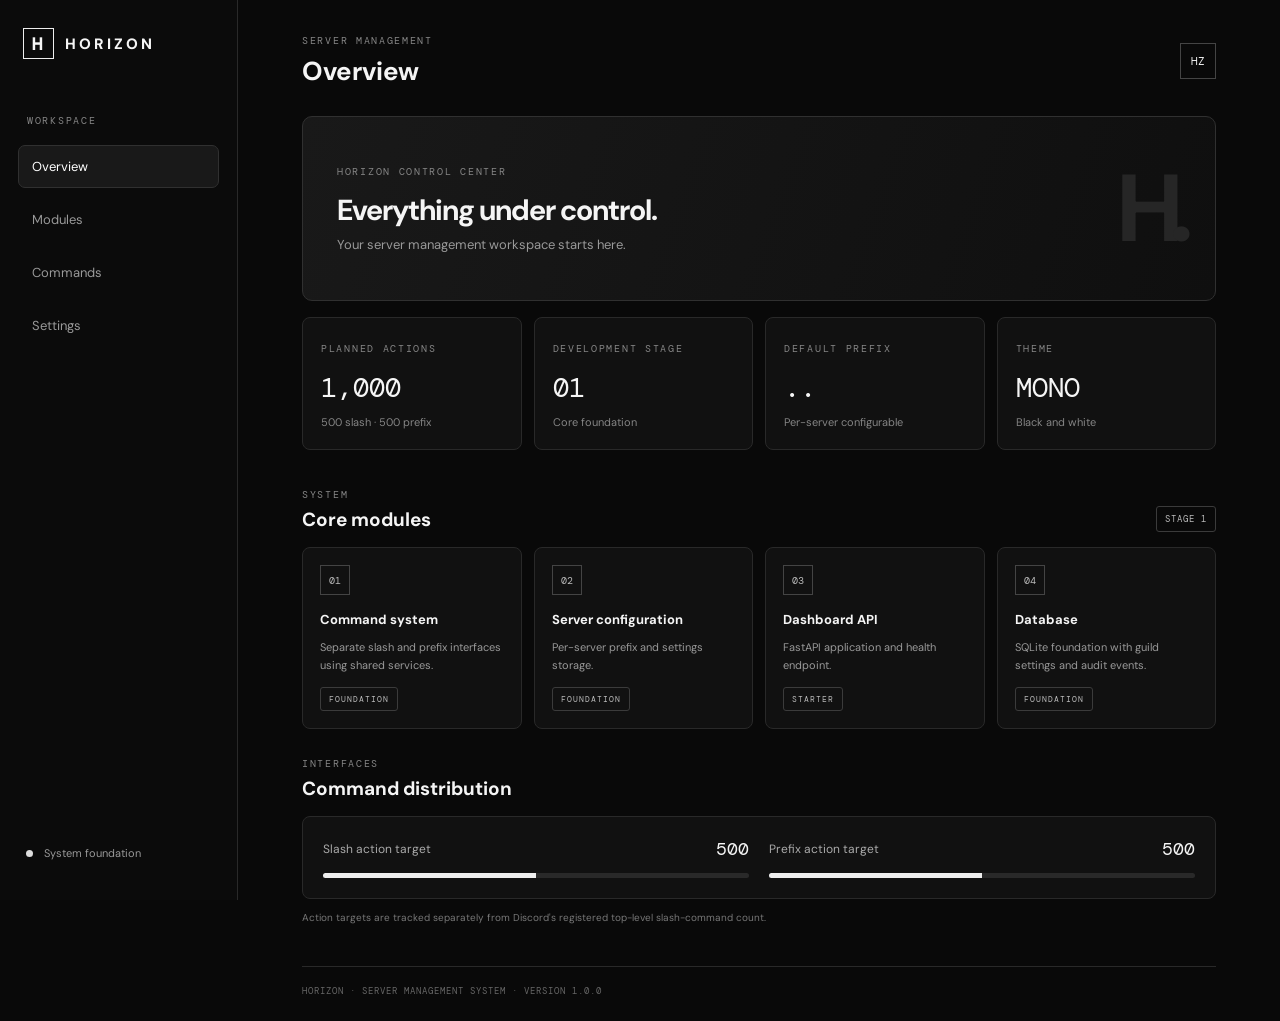
==== horizon/templates/index.html @ 2122e415 "Rename template/index.html to horizon/templates/index.html" ====
<!doctype html>
<html lang="en"><head><meta charset="utf-8"><meta name="viewport" content="width=device-width, initial-scale=1"><title>HORIZON — Server Dashboard</title><link rel="stylesheet" href="/static/style.css"></head>
<body>
<aside class="sidebar"><div class="brand"><span class="brand-mark">H</span><span>HORIZON</span></div><div class="side-label">WORKSPACE</div><a class="nav active" href="/">Overview</a><a class="nav" href="#modules">Modules</a><a class="nav" href="#commands">Commands</a><a class="nav" href="#settings">Settings</a><div class="side-bottom"><i></i> System foundation</div></aside>
<main class="main"><header class="topbar"><div><div class="eyebrow">SERVER MANAGEMENT</div><h1>Overview</h1></div><div class="avatar">HZ</div></header>
<section class="welcome"><div><div class="eyebrow">HORIZON CONTROL CENTER</div><h2>Everything under control.</h2><p>Your server management workspace starts here.</p></div><div class="hero-mark">H.</div></section>
<section class="stats"><article class="stat"><label>PLANNED ACTIONS</label><strong>1,000</strong><small>500 slash · 500 prefix</small></article><article class="stat"><label>DEVELOPMENT STAGE</label><strong>01</strong><small>Core foundation</small></article><article class="stat"><label>DEFAULT PREFIX</label><strong>..</strong><small>Per-server configurable</small></article><article class="stat"><label>THEME</label><strong>MONO</strong><small>Black and white</small></article></section>
<section class="section" id="modules"><div class="section-head"><div><div class="eyebrow">SYSTEM</div><h3>Core modules</h3></div><span class="tag">STAGE 1</span></div><div class="modules"><article class="module"><div class="module-icon">01</div><h4>Command system</h4><p>Separate slash and prefix interfaces using shared services.</p><span class="state">FOUNDATION</span></article><article class="module"><div class="module-icon">02</div><h4>Server configuration</h4><p>Per-server prefix and settings storage.</p><span class="state">FOUNDATION</span></article><article class="module"><div class="module-icon">03</div><h4>Dashboard API</h4><p>FastAPI application and health endpoint.</p><span class="state">STARTER</span></article><article class="module"><div class="module-icon">04</div><h4>Database</h4><p>SQLite foundation with guild settings and audit events.</p><span class="state">FOUNDATION</span></article></div></section>
<section class="section" id="commands"><div class="section-head"><div><div class="eyebrow">INTERFACES</div><h3>Command distribution</h3></div></div><div class="distribution"><div><span>Slash action target</span><b>500</b><div class="bar"><i></i></div></div><div><span>Prefix action target</span><b>500</b><div class="bar"><i></i></div></div></div><p class="note">Action targets are tracked separately from Discord's registered top-level slash-command count.</p></section><footer>HORIZON · SERVER MANAGEMENT SYSTEM · VERSION 1.0.0</footer></main></body></html>
---- static/style.css ----
@import url('https://fonts.googleapis.com/css2?family=DM+Mono:wght@400;500&family=DM+Sans:wght@400;500;600;700;800&display=swap');
:root{--bg:#090909;--panel:#111;--line:#292929;--muted:#858585;--white:#f5f5f5}*{box-sizing:border-box}body{margin:0;background:var(--bg);color:var(--white);font-family:'DM Sans',sans-serif;display:flex;min-height:100vh}.sidebar{width:238px;border-right:1px solid var(--line);padding:28px 18px;display:flex;flex-direction:column;gap:10px;position:fixed;inset:0 auto 0 0;background:#0b0b0b}.brand{display:flex;align-items:center;gap:11px;font-weight:800;letter-spacing:3px;font-size:15px;margin:0 0 45px 5px}.brand-mark{width:31px;height:31px;border:1px solid #eee;display:grid;place-items:center;font-family:'DM Mono';font-size:17px}.side-label,.eyebrow,.stat label{font:10px 'DM Mono',monospace;letter-spacing:1.7px;color:var(--muted)}.side-label{margin:0 0 8px 9px}.nav{padding:12px 13px;color:#999;text-decoration:none;border:1px solid transparent;border-radius:7px;font-size:13px}.nav.active,.nav:hover{background:#191919;border-color:#303030;color:white}.side-bottom{margin-top:auto;color:#999;font-size:11px;padding:12px 8px}.side-bottom i{display:inline-block;width:7px;height:7px;border-radius:50%;background:#ddd;margin-right:8px}.main{margin-left:238px;width:calc(100% - 238px);padding:34px 5vw 24px;max-width:1600px}.topbar{display:flex;justify-content:space-between;align-items:center;margin-bottom:28px}h1{font-size:26px;margin:7px 0 0}.avatar{width:36px;height:36px;border:1px solid #444;display:grid;place-items:center;font:11px 'DM Mono'}.welcome{background:linear-gradient(110deg,#191919,#0f0f0f);border:1px solid #303030;border-radius:10px;padding:30px 34px;display:flex;justify-content:space-between;align-items:center;overflow:hidden}h2{font-size:29px;letter-spacing:-1px;margin:13px 0 7px}.welcome p{color:#999;font-size:13px;margin:0}.hero-mark{font-size:95px;font-weight:800;color:#262626;letter-spacing:-12px}.stats{display:grid;grid-template-columns:repeat(4,1fr);gap:12px;margin:16px 0 38px}.stat{background:var(--panel);border:1px solid var(--line);border-radius:8px;padding:18px}.stat strong{display:block;font:27px 'DM Mono';margin:13px 0 5px}.stat small{color:var(--muted);font-size:11px}.section{margin:28px 0}.section-head{display:flex;align-items:end;justify-content:space-between;margin-bottom:15px}h3{font-size:19px;margin:6px 0 0}.tag,.state{font:9px 'DM Mono';letter-spacing:1px;border:1px solid #3b3b3b;padding:6px 8px;color:#bbb;border-radius:3px}.modules{display:grid;grid-template-columns:repeat(4,1fr);gap:12px}.module{border:1px solid var(--line);background:var(--panel);border-radius:8px;padding:17px;min-height:170px}.module-icon{width:30px;height:30px;border:1px solid #444;display:grid;place-items:center;font:10px 'DM Mono';color:#bbb}h4{margin:16px 0 6px;font-size:13px}.module p{font-size:11px;line-height:1.6;color:#999;min-height:36px}.state{display:inline-block;font-size:8px}.distribution{display:grid;grid-template-columns:1fr 1fr;gap:20px;background:var(--panel);border:1px solid var(--line);padding:20px;border-radius:8px}.distribution span{font-size:12px;color:#aaa}.distribution b{float:right;font:18px 'DM Mono'}.bar{height:5px;background:#292929;margin-top:15px;border-radius:4px;overflow:hidden}.bar i{display:block;height:100%;width:50%;background:#eee}.note{color:#777;font-size:10px;margin-top:12px}footer{border-top:1px solid var(--line);padding-top:18px;margin-top:42px;color:#666;font:9px 'DM Mono';letter-spacing:1px}@media(max-width:1000px){.stats,.modules{grid-template-columns:repeat(2,1fr)}}@media(max-width:650px){.sidebar{width:64px;padding:20px 8px}.brand{margin:0 0 35px;justify-content:center}.brand span:last-child,.side-label,.nav:not(.active),.side-bottom{display:none}.nav.active{font-size:0;text-align:center}.nav.active:after{content:'H';font-size:13px}.main{margin-left:64px;width:calc(100% - 64px);padding:22px 16px}.welcome{padding:22px}.hero-mark{display:none}.stats,.modules,.distribution{grid-template-columns:1fr 1fr}.stat{padding:13px}.stat strong{font-size:21px}}
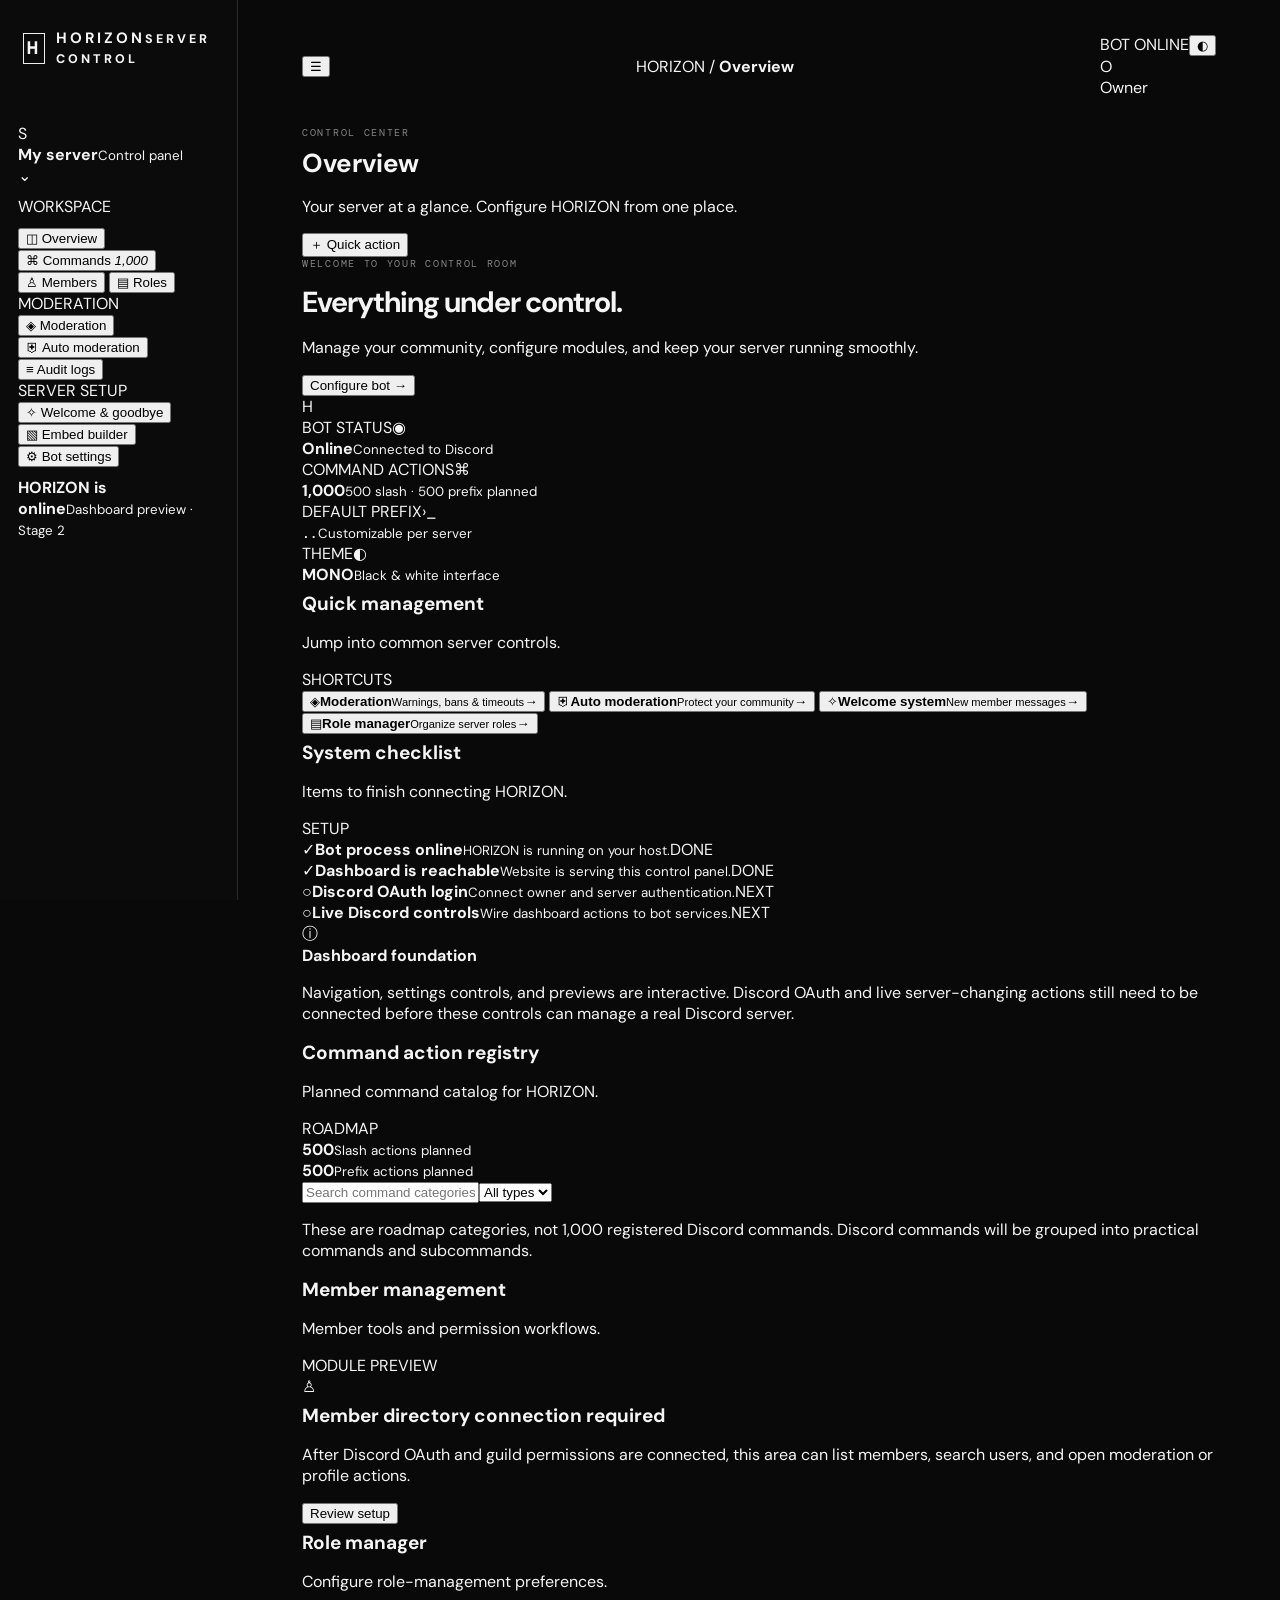
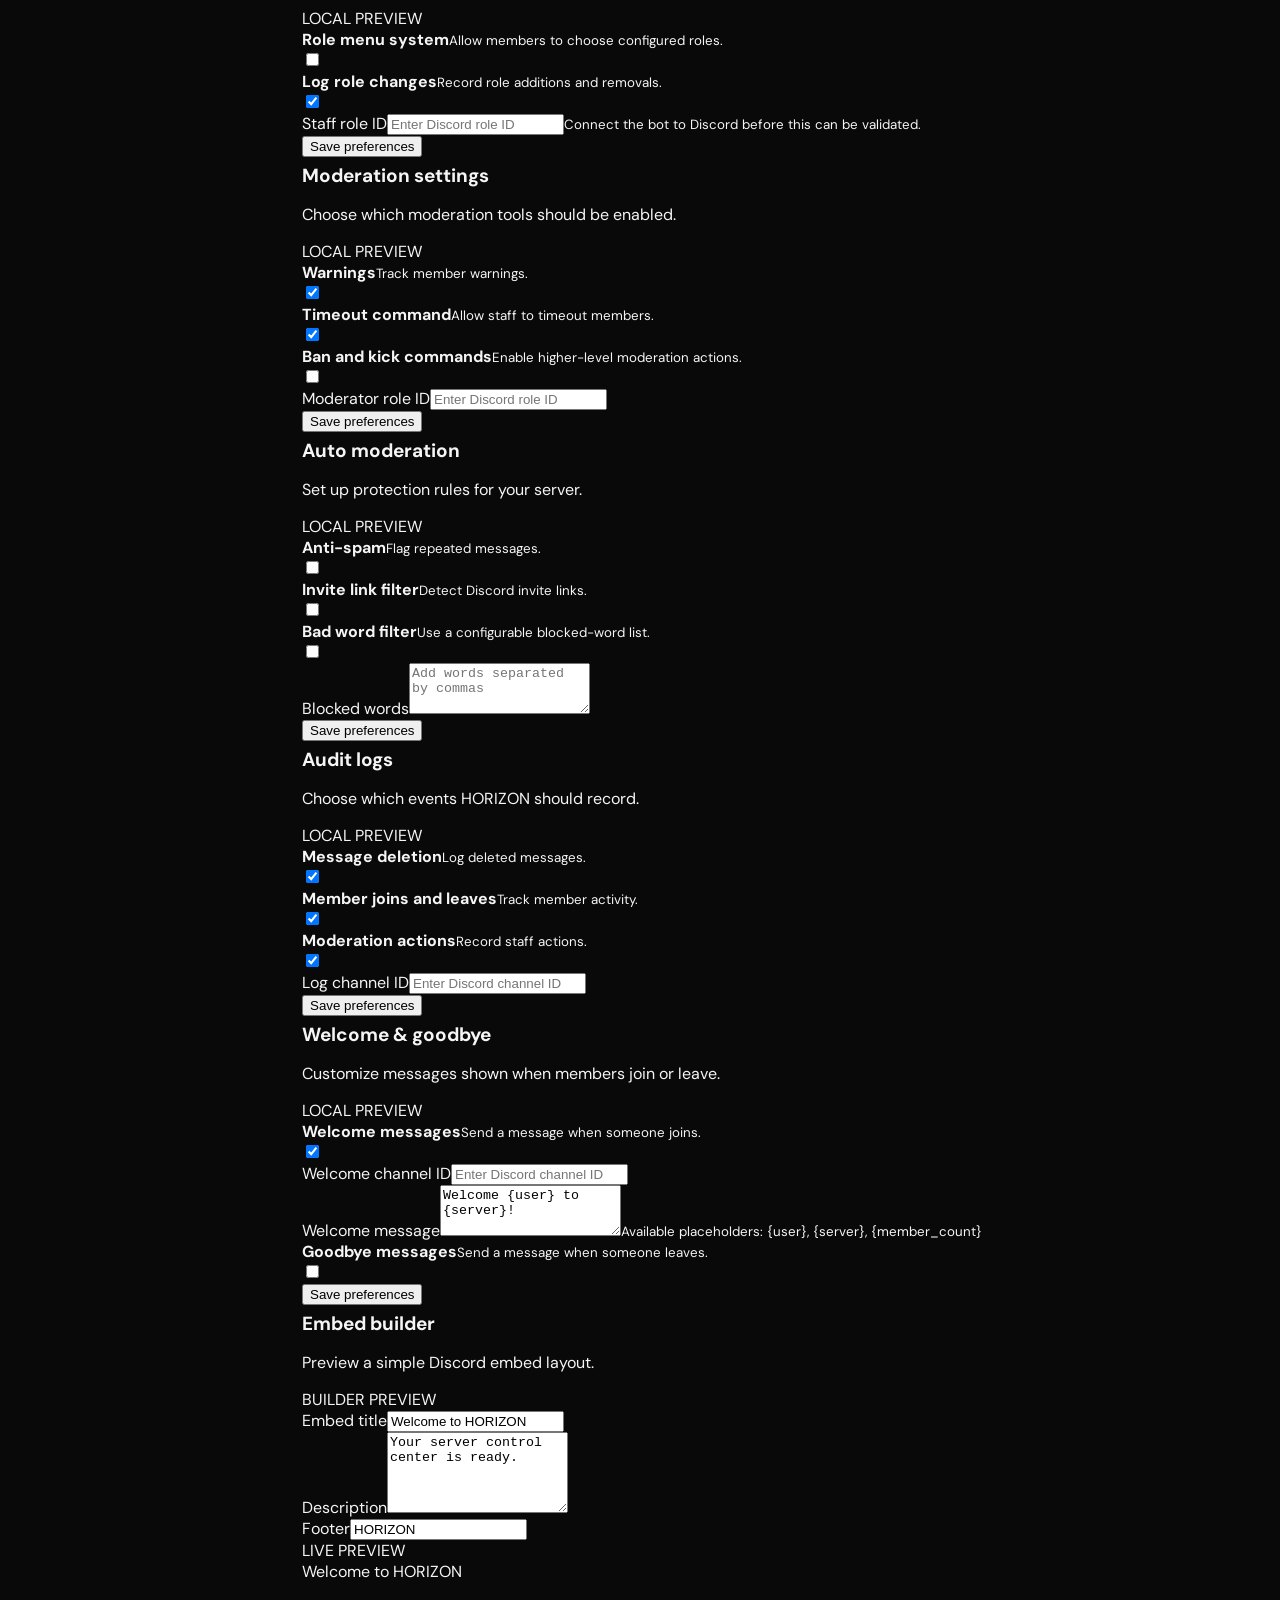
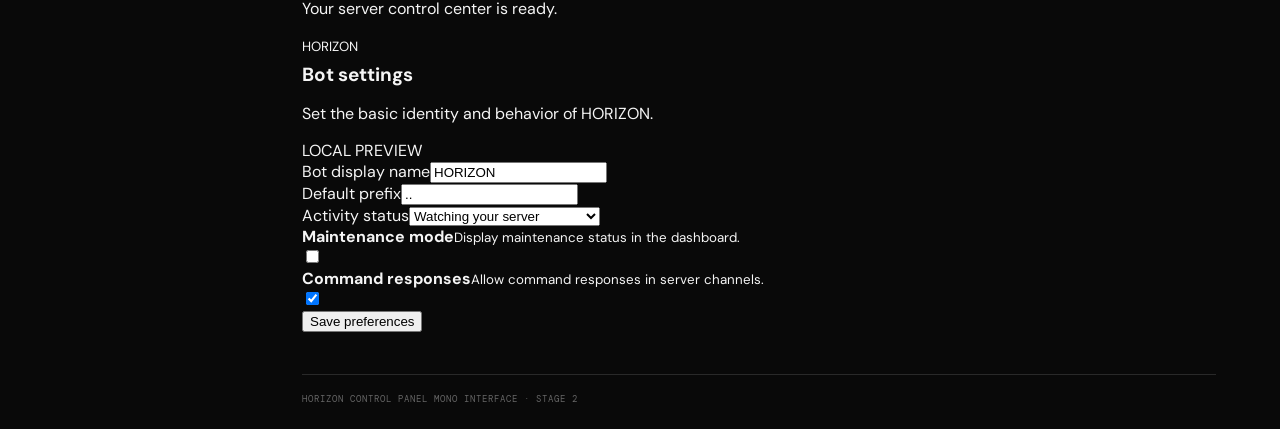
==== commit f1b94de7: "Rename horizon/index.html to horizon/templates/index.html" ====
--- a/horizon/templates/index.html
+++ b/horizon/templates/index.html
@@ -1,9 +1,113 @@
 <!doctype html>
-<html lang="en"><head><meta charset="utf-8"><meta name="viewport" content="width=device-width, initial-scale=1"><title>HORIZON — Server Dashboard</title><link rel="stylesheet" href="/static/style.css"></head>
+<html lang="en">
+<head>
+  <meta charset="utf-8">
+  <meta name="viewport" content="width=device-width, initial-scale=1">
+  <meta name="theme-color" content="#090909">
+  <title>HORIZON — Server Control</title>
+  <link rel="stylesheet" href="/static/style.css">
+  <script defer src="/static/app.js"></script>
+</head>
 <body>
-<aside class="sidebar"><div class="brand"><span class="brand-mark">H</span><span>HORIZON</span></div><div class="side-label">WORKSPACE</div><a class="nav active" href="/">Overview</a><a class="nav" href="#modules">Modules</a><a class="nav" href="#commands">Commands</a><a class="nav" href="#settings">Settings</a><div class="side-bottom"><i></i> System foundation</div></aside>
-<main class="main"><header class="topbar"><div><div class="eyebrow">SERVER MANAGEMENT</div><h1>Overview</h1></div><div class="avatar">HZ</div></header>
-<section class="welcome"><div><div class="eyebrow">HORIZON CONTROL CENTER</div><h2>Everything under control.</h2><p>Your server management workspace starts here.</p></div><div class="hero-mark">H.</div></section>
-<section class="stats"><article class="stat"><label>PLANNED ACTIONS</label><strong>1,000</strong><small>500 slash · 500 prefix</small></article><article class="stat"><label>DEVELOPMENT STAGE</label><strong>01</strong><small>Core foundation</small></article><article class="stat"><label>DEFAULT PREFIX</label><strong>..</strong><small>Per-server configurable</small></article><article class="stat"><label>THEME</label><strong>MONO</strong><small>Black and white</small></article></section>
-<section class="section" id="modules"><div class="section-head"><div><div class="eyebrow">SYSTEM</div><h3>Core modules</h3></div><span class="tag">STAGE 1</span></div><div class="modules"><article class="module"><div class="module-icon">01</div><h4>Command system</h4><p>Separate slash and prefix interfaces using shared services.</p><span class="state">FOUNDATION</span></article><article class="module"><div class="module-icon">02</div><h4>Server configuration</h4><p>Per-server prefix and settings storage.</p><span class="state">FOUNDATION</span></article><article class="module"><div class="module-icon">03</div><h4>Dashboard API</h4><p>FastAPI application and health endpoint.</p><span class="state">STARTER</span></article><article class="module"><div class="module-icon">04</div><h4>Database</h4><p>SQLite foundation with guild settings and audit events.</p><span class="state">FOUNDATION</span></article></div></section>
-<section class="section" id="commands"><div class="section-head"><div><div class="eyebrow">INTERFACES</div><h3>Command distribution</h3></div></div><div class="distribution"><div><span>Slash action target</span><b>500</b><div class="bar"><i></i></div></div><div><span>Prefix action target</span><b>500</b><div class="bar"><i></i></div></div></div><p class="note">Action targets are tracked separately from Discord's registered top-level slash-command count.</p></section><footer>HORIZON · SERVER MANAGEMENT SYSTEM · VERSION 1.0.0</footer></main></body></html>
+<div class="app-shell">
+  <aside class="sidebar" id="sidebar">
+    <div class="brand"><div class="brand-mark">H</div><div><b>HORIZON</b><small>SERVER CONTROL</small></div></div>
+    <div class="server-switch"><div class="server-avatar">S</div><div><b>My server</b><small>Control panel</small></div><span>⌄</span></div>
+    <div class="nav-label">WORKSPACE</div>
+    <nav id="navigation">
+      <button class="nav-item active" data-page="overview"><span>◫</span> Overview</button>
+      <button class="nav-item" data-page="commands"><span>⌘</span> Commands <em>1,000</em></button>
+      <button class="nav-item" data-page="members"><span>♙</span> Members</button>
+      <button class="nav-item" data-page="roles"><span>▤</span> Roles</button>
+      <div class="nav-label">MODERATION</div>
+      <button class="nav-item" data-page="moderation"><span>◈</span> Moderation</button>
+      <button class="nav-item" data-page="automod"><span>⛨</span> Auto moderation</button>
+      <button class="nav-item" data-page="logs"><span>≡</span> Audit logs</button>
+      <div class="nav-label">SERVER SETUP</div>
+      <button class="nav-item" data-page="welcome"><span>✧</span> Welcome & goodbye</button>
+      <button class="nav-item" data-page="embeds"><span>▧</span> Embed builder</button>
+      <button class="nav-item" data-page="settings"><span>⚙</span> Bot settings</button>
+    </nav>
+    <div class="sidebar-bottom"><div class="online-dot"></div><div><b>HORIZON is online</b><small>Dashboard preview · Stage 2</small></div></div>
+  </aside>
+
+  <main class="main">
+    <header class="topbar">
+      <button class="mobile-menu" id="menuBtn" aria-label="Open menu">☰</button>
+      <div class="crumb">HORIZON <span>/</span> <b id="crumb">Overview</b></div>
+      <div class="top-actions"><span class="status-pill"><i></i> BOT ONLINE</span><button class="icon-btn" id="themeBtn" title="Toggle appearance">◐</button><div class="user-chip"><div class="user-avatar">O</div><span>Owner</span></div></div>
+    </header>
+
+    <section class="content">
+      <div class="page-heading">
+        <div><div class="eyebrow">CONTROL CENTER</div><h1 id="pageTitle">Overview</h1><p id="pageDesc">Your server at a glance. Configure HORIZON from one place.</p></div>
+        <button class="primary-btn" id="quickAction">＋ Quick action</button>
+      </div>
+
+      <div class="page active" id="page-overview">
+        <div class="welcome-banner"><div><div class="eyebrow">WELCOME TO YOUR CONTROL ROOM</div><h2>Everything under control.</h2><p>Manage your community, configure modules, and keep your server running smoothly.</p><button class="light-btn" data-go="settings">Configure bot <span>→</span></button></div><div class="banner-art"><div class="orbit orbit-one"></div><div class="orbit orbit-two"></div><div class="orbit-core">H</div></div></div>
+        <div class="stats-grid">
+          <article class="stat-card"><div class="stat-top"><span>BOT STATUS</span><span class="stat-icon">◉</span></div><strong class="green-text">Online</strong><small>Connected to Discord</small></article>
+          <article class="stat-card"><div class="stat-top"><span>COMMAND ACTIONS</span><span class="stat-icon">⌘</span></div><strong>1,000</strong><small>500 slash · 500 prefix planned</small></article>
+          <article class="stat-card"><div class="stat-top"><span>DEFAULT PREFIX</span><span class="stat-icon">›_</span></div><strong><code>..</code></strong><small>Customizable per server</small></article>
+          <article class="stat-card"><div class="stat-top"><span>THEME</span><span class="stat-icon">◐</span></div><strong>MONO</strong><small>Black & white interface</small></article>
+        </div>
+        <div class="section-grid">
+          <article class="panel"><div class="panel-head"><div><h3>Quick management</h3><p>Jump into common server controls.</p></div><span class="subtle-tag">SHORTCUTS</span></div><div class="shortcut-grid">
+            <button class="shortcut" data-go="moderation"><span>◈</span><b>Moderation</b><small>Warnings, bans & timeouts</small><i>→</i></button>
+            <button class="shortcut" data-go="automod"><span>⛨</span><b>Auto moderation</b><small>Protect your community</small><i>→</i></button>
+            <button class="shortcut" data-go="welcome"><span>✧</span><b>Welcome system</b><small>New member messages</small><i>→</i></button>
+            <button class="shortcut" data-go="roles"><span>▤</span><b>Role manager</b><small>Organize server roles</small><i>→</i></button>
+          </div></article>
+          <article class="panel"><div class="panel-head"><div><h3>System checklist</h3><p>Items to finish connecting HORIZON.</p></div><span class="subtle-tag">SETUP</span></div><div class="check-list">
+            <div><span class="check">✓</span><span><b>Bot process online</b><small>HORIZON is running on your host.</small></span><span class="done">DONE</span></div>
+            <div><span class="check">✓</span><span><b>Dashboard is reachable</b><small>Website is serving this control panel.</small></span><span class="done">DONE</span></div>
+            <div><span class="pending">○</span><span><b>Discord OAuth login</b><small>Connect owner and server authentication.</small></span><span class="todo">NEXT</span></div>
+            <div><span class="pending">○</span><span><b>Live Discord controls</b><small>Wire dashboard actions to bot services.</small></span><span class="todo">NEXT</span></div>
+          </div></article>
+        </div>
+        <div class="notice"><span>ⓘ</span><div><b>Dashboard foundation</b><p>Navigation, settings controls, and previews are interactive. Discord OAuth and live server-changing actions still need to be connected before these controls can manage a real Discord server.</p></div></div>
+      </div>
+
+      <div class="page" id="page-commands">
+        <div class="panel"><div class="panel-head"><div><h3>Command action registry</h3><p>Planned command catalog for HORIZON.</p></div><span class="subtle-tag">ROADMAP</span></div><div class="split-stats"><div><strong>500</strong><small>Slash actions planned</small></div><div><strong>500</strong><small>Prefix actions planned</small></div></div><div class="toolbar"><input id="commandSearch" placeholder="Search command categories…" aria-label="Search commands"><select id="commandType"><option value="all">All types</option><option>Slash</option><option>Prefix</option></select></div><div id="commandList" class="command-list"></div><p class="footnote">These are roadmap categories, not 1,000 registered Discord commands. Discord commands will be grouped into practical commands and subcommands.</p></div>
+      </div>
+
+      <div class="page" id="page-members">
+        <div class="panel"><div class="panel-head"><div><h3>Member management</h3><p>Member tools and permission workflows.</p></div><span class="subtle-tag">MODULE PREVIEW</span></div><div class="empty-state"><div>♙</div><h3>Member directory connection required</h3><p>After Discord OAuth and guild permissions are connected, this area can list members, search users, and open moderation or profile actions.</p><button class="secondary-btn" data-go="settings">Review setup</button></div></div>
+      </div>
+
+      <div class="page" id="page-roles">
+        <div class="panel"><div class="panel-head"><div><h3>Role manager</h3><p>Configure role-management preferences.</p></div><span class="subtle-tag">LOCAL PREVIEW</span></div><div class="setting-row"><div><b>Role menu system</b><small>Allow members to choose configured roles.</small></div><label class="switch"><input type="checkbox" data-setting="roleMenus"><span></span></label></div><div class="setting-row"><div><b>Log role changes</b><small>Record role additions and removals.</small></div><label class="switch"><input type="checkbox" checked data-setting="roleLogs"><span></span></label></div><div class="field"><label>Staff role ID</label><input data-setting="staffRole" placeholder="Enter Discord role ID"><small>Connect the bot to Discord before this can be validated.</small></div><button class="primary-btn save-btn">Save preferences</button></div>
+      </div>
+
+      <div class="page" id="page-moderation">
+        <div class="panel"><div class="panel-head"><div><h3>Moderation settings</h3><p>Choose which moderation tools should be enabled.</p></div><span class="subtle-tag">LOCAL PREVIEW</span></div><div class="setting-row"><div><b>Warnings</b><small>Track member warnings.</small></div><label class="switch"><input type="checkbox" checked data-setting="warnings"><span></span></label></div><div class="setting-row"><div><b>Timeout command</b><small>Allow staff to timeout members.</small></div><label class="switch"><input type="checkbox" checked data-setting="timeouts"><span></span></label></div><div class="setting-row"><div><b>Ban and kick commands</b><small>Enable higher-level moderation actions.</small></div><label class="switch"><input type="checkbox" data-setting="banKick"><span></span></label></div><div class="field"><label>Moderator role ID</label><input data-setting="modRole" placeholder="Enter Discord role ID"></div><button class="primary-btn save-btn">Save preferences</button></div>
+      </div>
+
+      <div class="page" id="page-automod">
+        <div class="panel"><div class="panel-head"><div><h3>Auto moderation</h3><p>Set up protection rules for your server.</p></div><span class="subtle-tag">LOCAL PREVIEW</span></div><div class="setting-row"><div><b>Anti-spam</b><small>Flag repeated messages.</small></div><label class="switch"><input type="checkbox" data-setting="antiSpam"><span></span></label></div><div class="setting-row"><div><b>Invite link filter</b><small>Detect Discord invite links.</small></div><label class="switch"><input type="checkbox" data-setting="inviteFilter"><span></span></label></div><div class="setting-row"><div><b>Bad word filter</b><small>Use a configurable blocked-word list.</small></div><label class="switch"><input type="checkbox" data-setting="wordFilter"><span></span></label></div><div class="field"><label>Blocked words</label><textarea data-setting="blockedWords" rows="3" placeholder="Add words separated by commas"></textarea></div><button class="primary-btn save-btn">Save preferences</button></div>
+      </div>
+
+      <div class="page" id="page-logs">
+        <div class="panel"><div class="panel-head"><div><h3>Audit logs</h3><p>Choose which events HORIZON should record.</p></div><span class="subtle-tag">LOCAL PREVIEW</span></div><div class="setting-row"><div><b>Message deletion</b><small>Log deleted messages.</small></div><label class="switch"><input type="checkbox" checked data-setting="logDeletes"><span></span></label></div><div class="setting-row"><div><b>Member joins and leaves</b><small>Track member activity.</small></div><label class="switch"><input type="checkbox" checked data-setting="logMembers"><span></span></label></div><div class="setting-row"><div><b>Moderation actions</b><small>Record staff actions.</small></div><label class="switch"><input type="checkbox" checked data-setting="logMod"><span></span></label></div><div class="field"><label>Log channel ID</label><input data-setting="logChannel" placeholder="Enter Discord channel ID"></div><button class="primary-btn save-btn">Save preferences</button></div>
+      </div>
+
+      <div class="page" id="page-welcome">
+        <div class="panel"><div class="panel-head"><div><h3>Welcome & goodbye</h3><p>Customize messages shown when members join or leave.</p></div><span class="subtle-tag">LOCAL PREVIEW</span></div><div class="setting-row"><div><b>Welcome messages</b><small>Send a message when someone joins.</small></div><label class="switch"><input type="checkbox" checked data-setting="welcomeEnabled"><span></span></label></div><div class="field"><label>Welcome channel ID</label><input data-setting="welcomeChannel" placeholder="Enter Discord channel ID"></div><div class="field"><label>Welcome message</label><textarea data-setting="welcomeMessage" rows="3">Welcome {user} to {server}!</textarea><small>Available placeholders: {user}, {server}, {member_count}</small></div><div class="setting-row"><div><b>Goodbye messages</b><small>Send a message when someone leaves.</small></div><label class="switch"><input type="checkbox" data-setting="goodbyeEnabled"><span></span></label></div><button class="primary-btn save-btn">Save preferences</button></div>
+      </div>
+
+      <div class="page" id="page-embeds">
+        <div class="panel"><div class="panel-head"><div><h3>Embed builder</h3><p>Preview a simple Discord embed layout.</p></div><span class="subtle-tag">BUILDER PREVIEW</span></div><div class="builder-grid"><div><div class="field"><label>Embed title</label><input id="embedTitle" placeholder="Announcement title" value="Welcome to HORIZON"></div><div class="field"><label>Description</label><textarea id="embedDescription" rows="5" placeholder="Write your message…">Your server control center is ready.</textarea></div><div class="field"><label>Footer</label><input id="embedFooter" placeholder="Footer text" value="HORIZON"></div></div><div class="discord-preview"><div class="preview-label">LIVE PREVIEW</div><div class="discord-embed"><div class="embed-title" id="previewTitle">Welcome to HORIZON</div><p id="previewDescription">Your server control center is ready.</p><small id="previewFooter">HORIZON</small></div></div></div></div>
+      </div>
+
+      <div class="page" id="page-settings">
+        <div class="panel"><div class="panel-head"><div><h3>Bot settings</h3><p>Set the basic identity and behavior of HORIZON.</p></div><span class="subtle-tag">LOCAL PREVIEW</span></div><div class="field"><label>Bot display name</label><input data-setting="botName" value="HORIZON"></div><div class="field"><label>Default prefix</label><input data-setting="prefix" value=".."></div><div class="field"><label>Activity status</label><select data-setting="activity"><option>Watching your server</option><option>Listening to commands</option><option>Playing community manager</option></select></div><div class="setting-row"><div><b>Maintenance mode</b><small>Display maintenance status in the dashboard.</small></div><label class="switch"><input type="checkbox" data-setting="maintenance"><span></span></label></div><div class="setting-row"><div><b>Command responses</b><small>Allow command responses in server channels.</small></div><label class="switch"><input type="checkbox" checked data-setting="responses"><span></span></label></div><button class="primary-btn save-btn">Save preferences</button></div>
+      </div>
+      <footer>HORIZON CONTROL PANEL <span>MONO INTERFACE · STAGE 2</span></footer>
+    </section>
+  </main>
+</div>
+<div class="toast" id="toast" role="status"></div>
+</body>
+</html>
